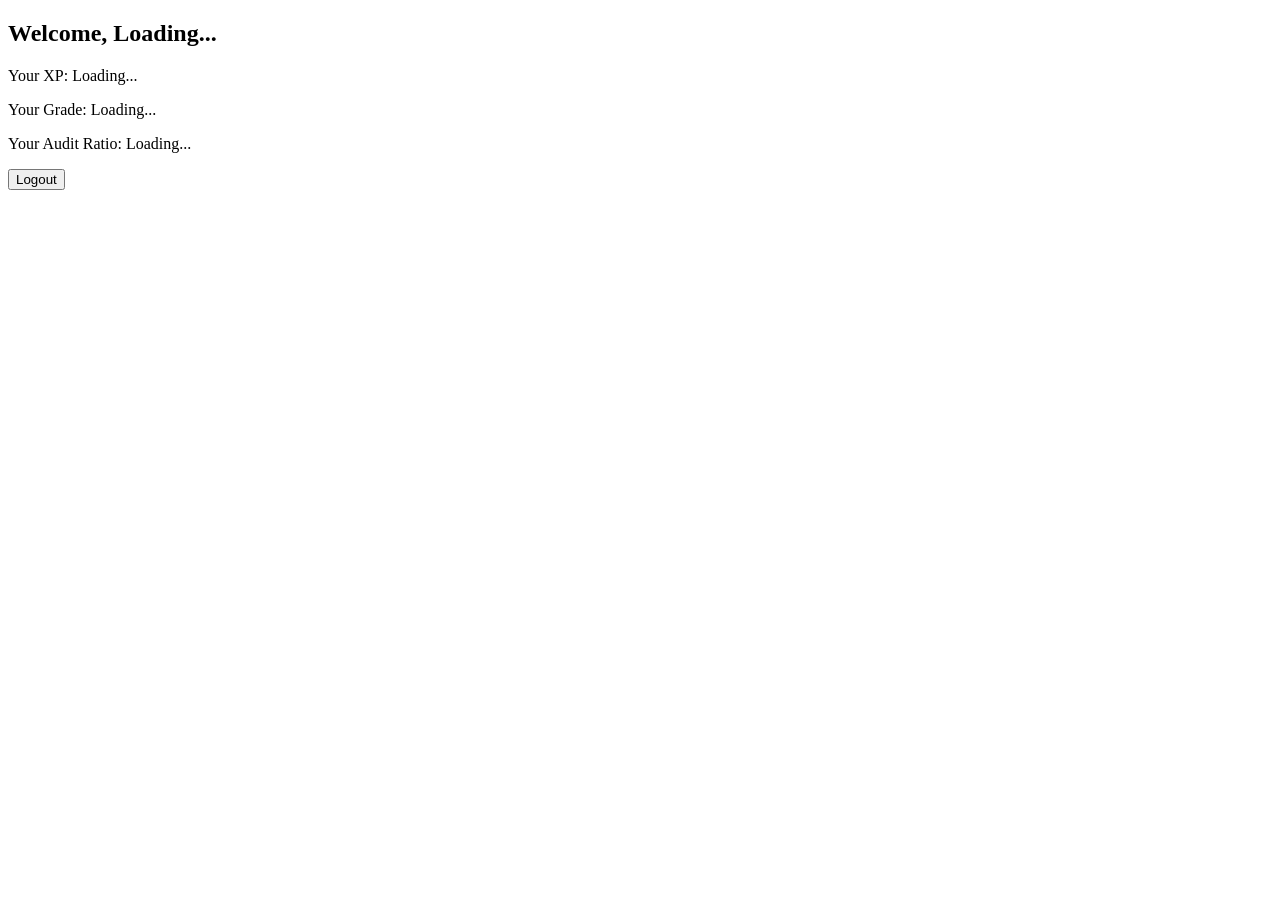
==== graphql-profile/profile.html @ 3e2909c6 "build the profile and implemented the auth and the graphql request" ====
<!DOCTYPE html>
<html lang="en">
<head>
    <meta charset="UTF-8">
    <meta name="viewport" content="width=device-width, initial-scale=1.0">
    <title>Document</title>
</head>
<body>
    <h2 id="welcome-message">Welcome, Loading...</h2>
    <p id="xp-message">Your XP: Loading...</p>
    <p id="grade-message">Your Grade: Loading...</p>
    <p id="audit-message">Your Audit Ratio: Loading...</p>
    <button id="logout-button">Logout</button>
</body>

<script src="js/graphql.js"></script>
<script src="js/profile.js"></script>

</html>
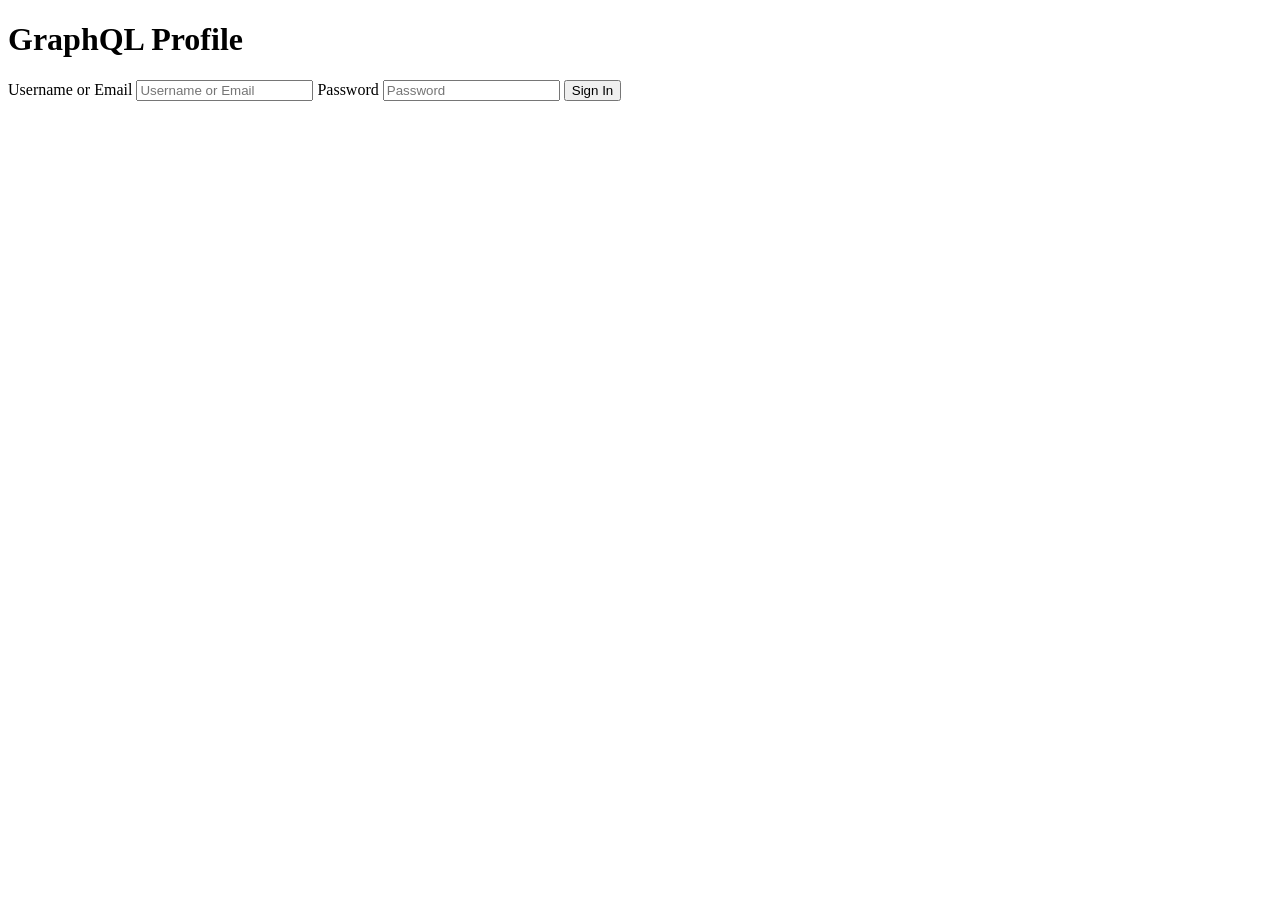
==== commit 94b8e65d: "xp graph" ====
--- a/graphql-profile/profile.html
+++ b/graphql-profile/profile.html
@@ -6,14 +6,71 @@
     <title>Document</title>
 </head>
 <body>
-    <h2 id="welcome-message">Welcome, Loading...</h2>
-    <p id="xp-message">Your XP: Loading...</p>
-    <p id="grade-message">Your Grade: Loading...</p>
-    <p id="audit-message">Your Audit Ratio: Loading...</p>
-    <button id="logout-button">Logout</button>
+   <header>
+    <h1>GraphQL Profile</h1>
+    </header>
+
+<main>
+
+    <section class="profile-card">
+
+        <h2 id="welcome-message">Welcome...</h2>
+
+        <p><strong>Login:</strong> <span id="login">Loading...</span></p>
+
+        <p><strong>First Name:</strong> <span id="first-name">Loading...</span></p>
+
+        <p><strong>Last Name:</strong> <span id="last-name">Loading...</span></p>
+
+        <p><strong>Campus:</strong> <span id="campus">Loading...</span></p>
+
+        <p><strong>Audit Ratio:</strong> <span id="audit-ratio">Loading...</span></p>
+
+        <p><strong>Total Up:</strong> <span id="total-up">Loading...</span></p>
+
+        <p><strong>Total Down:</strong> <span id="total-down">Loading...</span></p>
+
+    </section>
+
+    <section>
+        <h2>XP Progress</h2>
+
+        <svg id="xp-graph" width="700" height="300"></svg>
+    </section>
+
+    <section>
+        <h2>Audit Graph</h2>
+
+        <svg id="audit-graph" width="700" height="300"></svg>
+    </section>
+
+    <section>
+        <h2>Projects</h2>
+
+        <table id="projects-table">
+
+            <thead>
+                <tr>
+                    <th>Project</th>
+                    <th>XP</th>
+                    <th>Result</th>
+                </tr>
+            </thead>
+
+            <tbody>
+
+            </tbody>
+
+        </table>
+    </section>
+
+    <button id="logout-btn">Logout</button>
+
+</main>
 </body>
 
 <script src="js/graphql.js"></script>
+<script src="js/graphs.js"></script>
 <script src="js/profile.js"></script>
 
 </html>
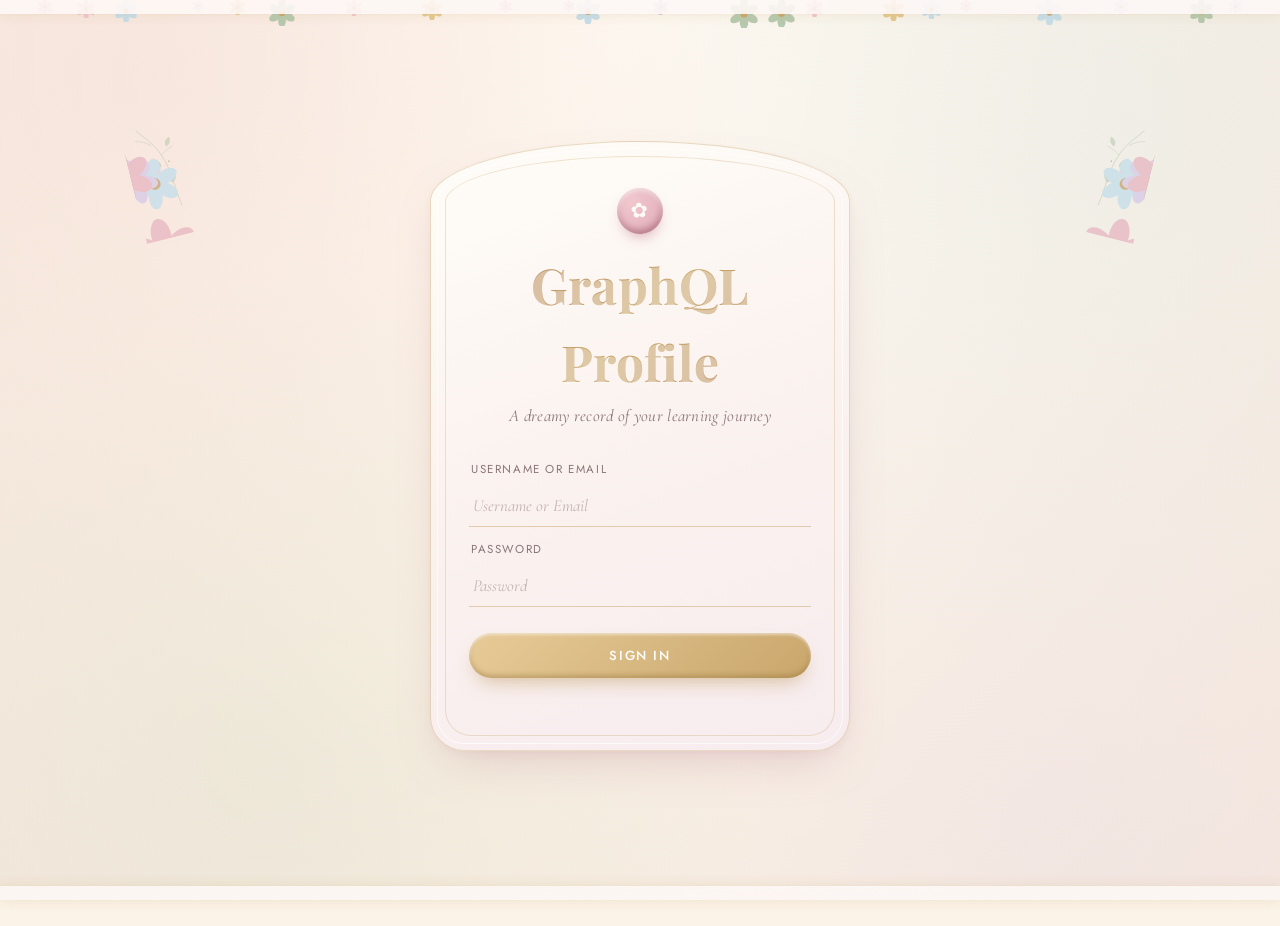
==== commit 24ba3057: "inital ui" ====
--- a/graphql-profile/profile.html
+++ b/graphql-profile/profile.html
@@ -4,47 +4,97 @@
     <meta charset="UTF-8">
     <meta name="viewport" content="width=device-width, initial-scale=1.0">
     <title>Document</title>
+    <link rel="preconnect" href="https://fonts.googleapis.com">
+    <link rel="preconnect" href="https://fonts.gstatic.com" crossorigin>
+    <link href="https://fonts.googleapis.com/css2?family=Playfair+Display:ital,wght@0,400;0,600;0,700;0,900;1,600&family=Cormorant+Garamond:ital,wght@0,400;0,500;0,600;1,400;1,500&family=Jost:wght@300;400;500;600&display=swap" rel="stylesheet">
+    <link rel="stylesheet" href="css/style.css">
 </head>
 <body>
+  <svg style="position:absolute;width:0;height:0;overflow:hidden" aria-hidden="true">
+    <defs>
+      <symbol id="bloom-unit" viewBox="0 0 40 40">
+        <g>
+          <ellipse cx="20" cy="8" rx="6" ry="10"/>
+          <ellipse cx="20" cy="8" rx="6" ry="10" transform="rotate(60 20 20)"/>
+          <ellipse cx="20" cy="8" rx="6" ry="10" transform="rotate(120 20 20)"/>
+          <ellipse cx="20" cy="8" rx="6" ry="10" transform="rotate(180 20 20)"/>
+          <ellipse cx="20" cy="8" rx="6" ry="10" transform="rotate(240 20 20)"/>
+          <ellipse cx="20" cy="8" rx="6" ry="10" transform="rotate(300 20 20)"/>
+        </g>
+        <circle cx="20" cy="20" r="5" fill="var(--gold)"/>
+      </symbol>
+    </defs>
+  </svg>
+
+  <div class="botanical-decor" aria-hidden="true">
+    <svg class="falling-flower" style="--x:3%; --size:14px; --duration:12s; --delay:-2s" viewBox="0 0 40 40"><use href="#bloom-unit" fill="var(--dusty-pink)"/></svg>
+    <svg class="falling-flower" style="--x:9%; --size:22px; --duration:16s; --delay:-7s" viewBox="0 0 40 40"><use href="#bloom-unit" fill="var(--baby-blue)"/></svg>
+    <svg class="falling-flower" style="--x:15%; --size:12px; --duration:10s; --delay:-1s" viewBox="0 0 40 40"><use href="#bloom-unit" fill="var(--lavender)"/></svg>
+    <svg class="falling-flower" style="--x:21%; --size:26px; --duration:18s; --delay:-11s" viewBox="0 0 40 40"><use href="#bloom-unit" fill="var(--sage)"/></svg>
+    <svg class="falling-flower" style="--x:27%; --size:16px; --duration:13s; --delay:-4s" viewBox="0 0 40 40"><use href="#bloom-unit" fill="var(--blush-rose)"/></svg>
+    <svg class="falling-flower" style="--x:33%; --size:20px; --duration:15s; --delay:-9s" viewBox="0 0 40 40"><use href="#bloom-unit" fill="var(--gold-light)"/></svg>
+    <svg class="falling-flower" style="--x:39%; --size:13px; --duration:11s; --delay:-3s" viewBox="0 0 40 40"><use href="#bloom-unit" fill="var(--dusty-pink)"/></svg>
+    <svg class="falling-flower" style="--x:45%; --size:24px; --duration:17s; --delay:-6s" viewBox="0 0 40 40"><use href="#bloom-unit" fill="var(--baby-blue)"/></svg>
+    <svg class="falling-flower" style="--x:51%; --size:15px; --duration:9s; --delay:-2s" viewBox="0 0 40 40"><use href="#bloom-unit" fill="var(--lavender)"/></svg>
+    <svg class="falling-flower" style="--x:57%; --size:28px; --duration:19s; --delay:-13s" viewBox="0 0 40 40"><use href="#bloom-unit" fill="var(--sage)"/></svg>
+    <svg class="falling-flower" style="--x:63%; --size:17px; --duration:12s; --delay:-5s" viewBox="0 0 40 40"><use href="#bloom-unit" fill="var(--blush-rose)"/></svg>
+    <svg class="falling-flower" style="--x:69%; --size:21px; --duration:14s; --delay:-8s" viewBox="0 0 40 40"><use href="#bloom-unit" fill="var(--gold-light)"/></svg>
+    <svg class="falling-flower" style="--x:75%; --size:12px; --duration:10s; --delay:-1s" viewBox="0 0 40 40"><use href="#bloom-unit" fill="var(--dusty-pink)"/></svg>
+    <svg class="falling-flower" style="--x:81%; --size:25px; --duration:16s; --delay:-10s" viewBox="0 0 40 40"><use href="#bloom-unit" fill="var(--baby-blue)"/></svg>
+    <svg class="falling-flower" style="--x:87%; --size:14px; --duration:11s; --delay:-3s" viewBox="0 0 40 40"><use href="#bloom-unit" fill="var(--lavender)"/></svg>
+    <svg class="falling-flower" style="--x:93%; --size:23px; --duration:18s; --delay:-12s" viewBox="0 0 40 40"><use href="#bloom-unit" fill="var(--sage)"/></svg>
+    <svg class="falling-flower" style="--x:6%; --size:18px; --duration:13s; --delay:-6s" viewBox="0 0 40 40"><use href="#bloom-unit" fill="var(--blush-rose)"/></svg>
+    <svg class="falling-flower" style="--x:18%; --size:15px; --duration:9s; --delay:-2s" viewBox="0 0 40 40"><use href="#bloom-unit" fill="var(--gold-light)"/></svg>
+    <svg class="falling-flower" style="--x:44%; --size:12px; --duration:10s; --delay:-4s" viewBox="0 0 40 40"><use href="#bloom-unit" fill="var(--dusty-pink)"/></svg>
+    <svg class="falling-flower" style="--x:72%; --size:19px; --duration:15s; --delay:-7s" viewBox="0 0 40 40"><use href="#bloom-unit" fill="var(--baby-blue)"/></svg>
+    <svg class="falling-flower" style="--x:96%; --size:13px; --duration:11s; --delay:-5s" viewBox="0 0 40 40"><use href="#bloom-unit" fill="var(--lavender)"/></svg>
+    <svg class="falling-flower" style="--x:60%; --size:27px; --duration:20s; --delay:-14s" viewBox="0 0 40 40"><use href="#bloom-unit" fill="var(--sage)"/></svg>
+  </div>
+
+  <div class="page">
    <header>
+    <div class="seal-small" aria-hidden="true">❦</div>
     <h1>GraphQL Profile</h1>
+    <p class="tagline">Your enchanted learning archive</p>
     </header>
 
 <main>
 
-    <section class="profile-card">
+    <section class="profile-card featured">
 
         <h2 id="welcome-message">Welcome...</h2>
-
-        <p><strong>Login:</strong> <span id="login">Loading...</span></p>
-
-        <p><strong>First Name:</strong> <span id="first-name">Loading...</span></p>
-
-        <p><strong>Last Name:</strong> <span id="last-name">Loading...</span></p>
-
-        <p><strong>Campus:</strong> <span id="campus">Loading...</span></p>
-
-        <p><strong>Audit Ratio:</strong> <span id="audit-ratio">Loading...</span></p>
-
-        <p><strong>Total Up:</strong> <span id="total-up">Loading...</span></p>
-
-        <p><strong>Total Down:</strong> <span id="total-down">Loading...</span></p>
+        <div class="badges-row">
+            <div class="cohort-badge">COHORT4-SP7&8</div>
+            <p class="campus-line"><strong>Campus</strong> <span id="campus" class="campus-badge">Loading...</span></p>
+        </div>
 
     </section>
 
-    <section>
-        <h2>XP Progress</h2>
+    <div class="card-row">
+        <section class="graph-block">
+        <h2>Audit Ratio</h2>
+        <svg id="audit-graph" width="700" height="200" viewBox="0 0 700 200"></svg>
+        </section>
 
-        <svg id="xp-graph" width="700" height="300"></svg>
-    </section>
+        <section class="graph-block">
+        <h2>Auditor Activity</h2>
+        <svg id="auditor-activity" width="700" height="200" viewBox="0 0 700 200"></svg>
+        </section>
+    </div>
 
-    <section>
-        <h2>Audit Graph</h2>
+    <div class="card-row">
+        <section class="graph-block">
+            <h2>XP Progress</h2>
+            <svg id="xp-graph" width="700" height="300" viewBox="0 0 700 300"></svg>
+        </section>
 
-        <svg id="audit-graph" width="700" height="300"></svg>
-    </section>
+        <section class="graph-block">
+            <h2>Recent XP Activity</h2>
+            <svg id="recent-xp-graph" width="700" height="250" viewBox="0 0 700 250"></svg>
+        </section>
+    </div>
 
-    <section>
+    <!-- <section>
         <h2>Projects</h2>
 
         <table id="projects-table">
@@ -62,11 +112,12 @@
             </tbody>
 
         </table>
-    </section>
+    </section> -->
 
-    <button id="logout-btn">Logout</button>
+    <button id="logout-btn" class="btn btn-ghost">Logout</button>
 
 </main>
+  </div>
 </body>
 
 <script src="js/graphql.js"></script>
--- a/graphql-profile/css/style.css
+++ b/graphql-profile/css/style.css
@@ -0,0 +1,586 @@
+
+/* =====================================================
+   Pastel Victorian Greenhouse — variables & reset
+   ===================================================== */
+:root {
+  --cream: #fbf3e7;
+  --ivory: #fffbf4;
+  --pearl: #fdf8f5;
+  --dusty-pink: #e7b8c2;
+  --blush-rose: #f1c7ce;
+  --baby-blue: #c6deea;
+  --powder-blue: #d7e6ee;
+  --sage: #b7c9ae;
+  --lavender: #d8cbe6;
+  --gold: #c9a66b;
+  --gold-light: #e4c98f;
+  --ink: #5b4a4f;
+  --ink-soft: #8a757a;
+
+  --gradient-card: linear-gradient(160deg, #fffdf9 0%, #fbf3ef 45%, #f7ecef 100%);
+  --gradient-gold: linear-gradient(135deg, #e7cb98, #c9a66b);
+  --gradient-rose: linear-gradient(135deg, #f1c7ce 0%, #e7b8c2 100%);
+  --gradient-glass: linear-gradient(120deg, rgba(255,255,255,.55), rgba(214,230,238,.25) 40%, rgba(241,199,206,.25) 70%, rgba(255,255,255,.5));
+
+  --shadow-soft: 0 22px 48px -18px rgba(180, 120, 140, 0.35), 0 4px 14px -6px rgba(180, 120, 140, 0.18);
+  --shadow-lift: 0 30px 60px -20px rgba(180, 120, 140, 0.45);
+
+  --radius-lg: 34px;
+  --radius-md: 20px;
+  --radius-sm: 12px;
+
+  --font-head: 'Playfair Display', 'Times New Roman', serif;
+  --font-serif: 'Cormorant Garamond', 'Georgia', serif;
+  --font-sans: 'Jost', 'Segoe UI', sans-serif;
+}
+
+* { box-sizing: border-box; }
+
+html { scroll-behavior: smooth; }
+
+body {
+  margin: 0;
+  min-height: 100vh;
+  font-family: var(--font-serif);
+  font-size: 18px;
+  color: var(--ink);
+  background-color: var(--cream);
+  background-image:
+    radial-gradient(circle at 12% 8%, rgba(231, 184, 194, 0.20) 0, transparent 45%),
+    radial-gradient(circle at 88% 14%, rgba(198, 222, 234, 0.22) 0, transparent 42%),
+    radial-gradient(circle at 20% 85%, rgba(183, 201, 174, 0.18) 0, transparent 40%),
+    radial-gradient(circle at 82% 90%, rgba(216, 203, 230, 0.20) 0, transparent 42%),
+    radial-gradient(ellipse at 50% 0%, #fffaf1 0%, #fbf1e4 60%, #f6e9de 100%);
+  background-attachment: fixed;
+  position: relative;
+  padding: 26px 0 60px;
+  line-height: 1.55;
+  -webkit-font-smoothing: antialiased;
+}
+
+/* lace strip along the very top & bottom of the page */
+body::before,
+body::after {
+  content: "";
+  position: fixed;
+  left: 0;
+  right: 0;
+  height: 14px;
+  z-index: 50;
+  pointer-events: none;
+  background-color: var(--pearl);
+  background-image: radial-gradient(circle at 10px 0, transparent 9px, var(--pearl) 10px);
+  background-size: 20px 14px;
+  opacity: .9;
+  box-shadow: 0 0 12px rgba(201, 166, 107, .25);
+}
+body::before { top: 0; }
+body::after  { bottom: 0; transform: scaleY(-1); }
+
+::selection { background: var(--lavender); color: var(--ink); }
+
+::-webkit-scrollbar { width: 12px; }
+::-webkit-scrollbar-track { background: var(--cream); }
+::-webkit-scrollbar-thumb {
+  background: var(--gradient-rose);
+  border-radius: 20px;
+  border: 3px solid var(--cream);
+}
+
+/* =====================================================
+   Layout shells
+   ===================================================== */
+.page {
+  max-width: 1600px;
+  width: 100%;
+  margin: 0 auto;
+  padding: 0 clamp(20px, 4vw, 64px);
+  position: relative;
+  z-index: 1;
+}
+
+main { display: flex; flex-direction: column; gap: 42px; padding-top: 12px; }
+
+/* =====================================================
+   Botanical corner decorations
+   ===================================================== */
+.botanical-decor {
+  position: fixed;
+  inset: 0;
+  z-index: 0;
+  overflow: hidden;
+  pointer-events: none;
+}
+
+.falling-flower {
+  position: absolute;
+  top: 0;
+  left: var(--x);
+  width: var(--size);
+  height: var(--size);
+  animation: fall var(--duration) linear infinite;
+  animation-delay: var(--delay);
+}
+
+@keyframes fall {
+  0%   { transform: translateY(-10vh) rotate(0deg); opacity: 0; }
+  8%   { opacity: .65; }
+  92%  { opacity: .65; }
+  100% { transform: translateY(110vh) rotate(360deg); opacity: 0; }
+}
+
+.sprig {
+  position: absolute;
+  top: 10%;
+  width: clamp(30px, 4vw, 52px);
+  opacity: .8;
+  animation: floatDrift 7s ease-in-out infinite;
+}
+.sprig--left  { left: 10%; transform: rotate(-14deg) scaleX(-1); animation-delay: .8s; }
+.sprig--right { right: 10%; transform: rotate(14deg); animation-delay: 2.4s; }
+
+@keyframes floatDrift {
+  0%, 100% { translate: 0 0; rotate: -3deg; scale: 1; }
+  50%      { translate: 0 -16px; rotate: 3deg; scale: 1.05; }
+}
+
+@media (max-width: 640px) {
+  .sprig { display: none; }
+}
+
+/* =====================================================
+   Headings, dividers & flourishes
+   ===================================================== */
+header { text-align: center; padding: 28px 10px 20px; position: relative; }
+
+h1 {
+  font-family: var(--font-head);
+  font-weight: 700;
+  font-size: clamp(2.2rem, 5vw, 3.1rem);
+  letter-spacing: .5px;
+  margin: 6px 0 4px;
+  background: linear-gradient(135deg, #b98a63, var(--gold), #b98a63);
+  -webkit-background-clip: text;
+  background-clip: text;
+  color: transparent;
+  text-shadow: 0 1px 0 rgba(255,255,255,.4);
+}
+
+.tagline {
+  font-family: var(--font-serif);
+  font-style: italic;
+  color: var(--ink-soft);
+  font-size: 1.05rem;
+  letter-spacing: .3px;
+  margin: 0 0 10px;
+}
+
+header::after {
+  content: "❦";
+  display: block;
+  margin: 14px auto 0;
+  width: fit-content;
+  color: var(--gold);
+  font-size: 1.1rem;
+  letter-spacing: 14px;
+  padding-left: 14px;
+  position: relative;
+}
+header::before {
+  content: "";
+  display: block;
+  width: 140px;
+  height: 1px;
+  margin: 0 auto;
+  background: linear-gradient(90deg, transparent, var(--gold), transparent);
+}
+
+.seal-small,
+.seal {
+  display: inline-flex;
+  align-items: center;
+  justify-content: center;
+  width: 46px;
+  height: 46px;
+  border-radius: 50%;
+  margin: 0 auto 6px;
+  font-size: 1.3rem;
+  color: var(--ivory);
+  background: radial-gradient(circle at 32% 28%, var(--blush-rose) 0%, var(--dusty-pink) 55%, #cf95a2 100%);
+  box-shadow:
+    inset 0 3px 4px rgba(255,255,255,.5),
+    inset 0 -4px 6px rgba(120, 50, 70, .35),
+    0 8px 14px -6px rgba(180, 90, 110, .5);
+  transform: rotate(-4deg);
+}
+
+h2 {
+  font-family: var(--font-head);
+  font-weight: 600;
+  font-size: 1.7rem;
+  color: #6d4b52;
+  margin: 0 0 18px;
+  display: flex;
+  align-items: center;
+  gap: 12px;
+}
+h2::before {
+  content: "✿";
+  display: inline-flex;
+  align-items: center;
+  justify-content: center;
+  width: 30px;
+  height: 30px;
+  border-radius: 50%;
+  font-size: .85rem;
+  color: #fff;
+  flex-shrink: 0;
+  background: var(--gradient-gold);
+  box-shadow:
+    inset 0 2px 3px rgba(255,255,255,.6),
+    inset 0 -3px 4px rgba(120, 85, 30, .35),
+    0 4px 10px -3px rgba(180, 140, 70, .55);
+}
+h2::after {
+  content: "";
+  flex: 1;
+  height: 1px;
+  background: linear-gradient(90deg, rgba(201,166,107,.55), transparent);
+}
+
+/* =====================================================
+   Cards
+   ===================================================== */
+.card-row {
+  display: grid;
+  grid-template-columns: 1fr 1fr;
+  gap: 42px;
+}
+
+/* only the welcome section is an outer card — graph sections stay plain,
+   the svg itself is styled as the card (see "Framed graphs" below) */
+.profile-card {
+  position: relative;
+  border-radius: var(--radius-lg) var(--radius-lg) var(--radius-md) var(--radius-md);
+  padding: 44px 48px 40px;
+  box-shadow: var(--shadow-soft);
+  border: 1px solid rgba(201, 166, 107, .35);
+  outline: 1px solid rgba(255, 255, 255, .6);
+  outline-offset: -6px;
+  animation: riseIn .6s ease both;
+  background: var(--gradient-card);
+  transition: box-shadow .35s ease, transform .35s ease;
+}
+
+/* opposite-corner rococo brackets */
+.profile-card::after {
+  content: "";
+  position: absolute;
+  top: 10px; left: 10px;
+  width: 34px; height: 34px;
+  border-top: 2px solid var(--gold);
+  border-left: 2px solid var(--gold);
+  border-radius: 10px 0 0 0;
+  opacity: .65;
+  pointer-events: none;
+}
+.profile-card::before {
+  content: "";
+  position: absolute;
+  bottom: 10px; right: 10px;
+  width: 34px; height: 34px;
+  border-bottom: 2px solid var(--gold);
+  border-right: 2px solid var(--gold);
+  border-radius: 0 0 10px 0;
+  opacity: .65;
+  pointer-events: none;
+}
+
+.profile-card:hover { box-shadow: var(--shadow-lift); }
+
+.featured {
+  background:
+    radial-gradient(circle at 85% -10%, rgba(216, 203, 230, .35), transparent 55%),
+    var(--gradient-card);
+}
+
+.graph-block { animation: riseIn .6s ease both; }
+.card-row > .graph-block:nth-child(2) { animation-delay: .08s; }
+
+@media (max-width: 720px) {
+  .card-row { grid-template-columns: 1fr; }
+}
+
+@keyframes riseIn {
+  from { opacity: 0; transform: translateY(14px); }
+  to   { opacity: 1; transform: translateY(0); }
+}
+
+.badges-row {
+  display: flex;
+  align-items: center;
+  flex-wrap: wrap;
+  gap: 16px;
+  margin: 4px 0 6px;
+}
+
+/* wax-seal cohort badge */
+.cohort-badge {
+  display: inline-flex;
+  align-items: center;
+  gap: 6px;
+  font-family: var(--font-sans);
+  font-size: .72rem;
+  font-weight: 500;
+  letter-spacing: 1.4px;
+  color: #fff;
+  padding: 7px 16px;
+  border-radius: 999px;
+  background: var(--gradient-rose);
+  box-shadow:
+    inset 0 2px 3px rgba(255,255,255,.5),
+    inset 0 -3px 5px rgba(140, 60, 80, .35),
+    0 6px 14px -6px rgba(190, 100, 120, .6);
+  transform: rotate(-1.5deg);
+}
+
+.campus-line {
+  margin: 0;
+  color: var(--ink-soft);
+  display: flex;
+  align-items: center;
+  gap: 10px;
+}
+.profile-card strong {
+  font-family: var(--font-sans);
+  font-size: .78rem;
+  font-weight: 500;
+  letter-spacing: 1.4px;
+  text-transform: uppercase;
+  color: var(--ink-soft);
+}
+
+.campus-badge {
+  display: inline-flex;
+  align-items: center;
+  gap: 6px;
+  font-family: var(--font-sans);
+  font-size: .72rem;
+  font-weight: 500;
+  letter-spacing: 1.4px;
+  text-transform: uppercase;
+  color: #3f5464;
+  padding: 7px 16px;
+  border-radius: 999px;
+  background: linear-gradient(135deg, var(--powder-blue), var(--baby-blue));
+  box-shadow:
+    inset 0 2px 3px rgba(255,255,255,.6),
+    inset 0 -3px 5px rgba(80, 110, 130, .25),
+    0 6px 14px -6px rgba(120, 150, 170, .55);
+  transform: rotate(1.2deg);
+}
+
+/* =====================================================
+   Stained-glass framed graphs (scoped to the real charts only —
+   not the decorative botanical svgs, which stay unframed)
+   ===================================================== */
+main svg {
+  display: block;
+  width: 100%;
+  height: auto;
+  max-width: 100%;
+  margin-top: 6px;
+  border-radius: 26px 26px 14px 14px;
+  background: var(--cream);
+  border: 3px double var(--gold);
+  box-shadow:
+    inset 0 0 0 6px rgba(255,255,255,.55),
+    inset 0 10px 30px rgba(255,255,255,.4),
+    var(--shadow-soft);
+  padding: 14px;
+  transition: box-shadow .35s ease;
+}
+main svg:hover { box-shadow: inset 0 0 0 6px rgba(255,255,255,.55), inset 0 10px 30px rgba(255,255,255,.4), var(--shadow-lift); }
+
+svg text {
+  fill: #6d5157 !important;
+  font-family: var(--font-serif) !important;
+}
+
+/* xp-graph */
+#xp-graph line[stroke="black"] { stroke: rgba(107, 78, 87, .35) !important; stroke-width: 1.4; }
+#xp-graph path[stroke="blue"]  { stroke: var(--gold) !important; stroke-width: 2.6; }
+#xp-graph circle[fill="red"]   { fill: var(--dusty-pink) !important; stroke: #fff; stroke-width: 1.5; }
+
+/* recent-xp-graph */
+#recent-xp-graph rect[fill="purple"] { fill: var(--lavender) !important; }
+
+/* audit-graph */
+#audit-graph rect[fill="#00d4aa"] { fill: var(--sage) !important; }
+#audit-graph rect[fill="#cccccc"] { fill: var(--powder-blue) !important; }
+#audit-graph text[fill="#00d4aa"] { fill: #6f8a66 !important; font-weight: 600; }
+
+/* =====================================================
+   Buttons
+   ===================================================== */
+.btn,
+button {
+  font-family: var(--font-sans);
+  font-size: .82rem;
+  font-weight: 500;
+  letter-spacing: 1.6px;
+  text-transform: uppercase;
+  color: #fff;
+  border: none;
+  cursor: pointer;
+  padding: 13px 30px;
+  border-radius: 999px;
+  background: var(--gradient-gold);
+  box-shadow:
+    inset 0 2px 3px rgba(255,255,255,.5),
+    inset 0 -3px 5px rgba(120, 85, 30, .3),
+    0 10px 20px -8px rgba(180, 140, 70, .55);
+  transition: transform .25s ease, box-shadow .25s ease;
+}
+.btn:hover,
+button:hover {
+  transform: translateY(-2px);
+  box-shadow:
+    inset 0 2px 3px rgba(255,255,255,.5),
+    inset 0 -3px 5px rgba(120, 85, 30, .3),
+    0 16px 26px -10px rgba(180, 140, 70, .65);
+}
+.btn:active, button:active { transform: translateY(0); }
+
+.btn-ghost {
+  align-self: center;
+  margin: 6px auto 0;
+  background: transparent;
+  color: var(--gold);
+  border: 1.5px solid var(--gold);
+  box-shadow: none;
+}
+.btn-ghost:hover {
+  background: var(--gradient-gold);
+  color: #fff;
+}
+
+main > .btn { display: block; }
+
+/* =====================================================
+   Auth page (index.html)
+   ===================================================== */
+.auth-page {
+  min-height: calc(100vh - 60px);
+  display: flex;
+  align-items: center;
+  justify-content: center;
+}
+
+.auth-card {
+  position: relative;
+  width: 100%;
+  max-width: 420px;
+  text-align: center;
+  padding: 46px 38px 40px;
+  background: var(--gradient-card);
+  border-radius: 50% 50% var(--radius-lg) var(--radius-lg) / 60px 60px var(--radius-lg) var(--radius-lg);
+  border: 1px solid rgba(201, 166, 107, .4);
+  outline: 1px solid rgba(255,255,255,.7);
+  outline-offset: -8px;
+  box-shadow: var(--shadow-soft);
+  animation: riseIn .7s ease both;
+}
+.auth-card::before {
+  content: "";
+  position: absolute;
+  inset: 14px;
+  border: 1px solid rgba(201, 166, 107, .3);
+  border-radius: 50% 50% 26px 26px / 46px 46px 26px 26px;
+  pointer-events: none;
+}
+
+.auth-form {
+  display: flex;
+  flex-direction: column;
+  margin-top: 18px;
+}
+
+.auth-form label {
+  font-family: var(--font-sans);
+  font-size: .72rem;
+  letter-spacing: 1.6px;
+  text-transform: uppercase;
+  color: var(--ink-soft);
+  text-align: left;
+  margin: 14px 2px 6px;
+}
+
+.auth-form input {
+  font-family: var(--font-serif);
+  font-size: 1.05rem;
+  font-style: italic;
+  color: var(--ink);
+  padding: 10px 4px;
+  background: transparent;
+  border: none;
+  border-bottom: 1.5px solid rgba(201, 166, 107, .5);
+  outline: none;
+  transition: border-color .25s ease, box-shadow .25s ease;
+}
+.auth-form input::placeholder { color: #b6a2a5; opacity: .8; }
+.auth-form input:focus {
+  border-bottom-color: var(--dusty-pink);
+  box-shadow: 0 6px 10px -8px rgba(231, 184, 194, .8);
+}
+
+.auth-form .btn { margin-top: 26px; }
+
+#error-message {
+  min-height: 1.2em;
+  margin: 14px 0 0;
+  font-family: var(--font-serif);
+  font-style: italic;
+  font-size: .95rem;
+  color: #b85f6e;
+}
+
+/* =====================================================
+   Table (kept ready for when #projects-table is enabled)
+   ===================================================== */
+table {
+  width: 100%;
+  border-collapse: separate;
+  border-spacing: 0;
+  border-radius: var(--radius-sm);
+  overflow: hidden;
+  box-shadow: var(--shadow-soft);
+}
+thead th {
+  font-family: var(--font-sans);
+  font-size: .72rem;
+  letter-spacing: 1.4px;
+  text-transform: uppercase;
+  color: #fff;
+  background: var(--gradient-rose);
+  padding: 14px 16px;
+  text-align: left;
+}
+tbody td {
+  padding: 12px 16px;
+  border-bottom: 1px solid rgba(201, 166, 107, .2);
+  font-family: var(--font-serif);
+}
+tbody tr:nth-child(odd) { background: rgba(214, 230, 238, .25); }
+tbody tr:nth-child(even) { background: var(--ivory); }
+tbody tr:last-child td { border-bottom: none; }
+
+/* =====================================================
+   Responsive
+   ===================================================== */
+@media (max-width: 600px) {
+  body { padding: 20px 12px 48px; font-size: 16.5px; }
+  .profile-card, .ornate-card { padding: 26px 20px 22px; }
+  .auth-card { padding: 38px 24px 32px; }
+  h1 { font-size: 2rem; }
+}
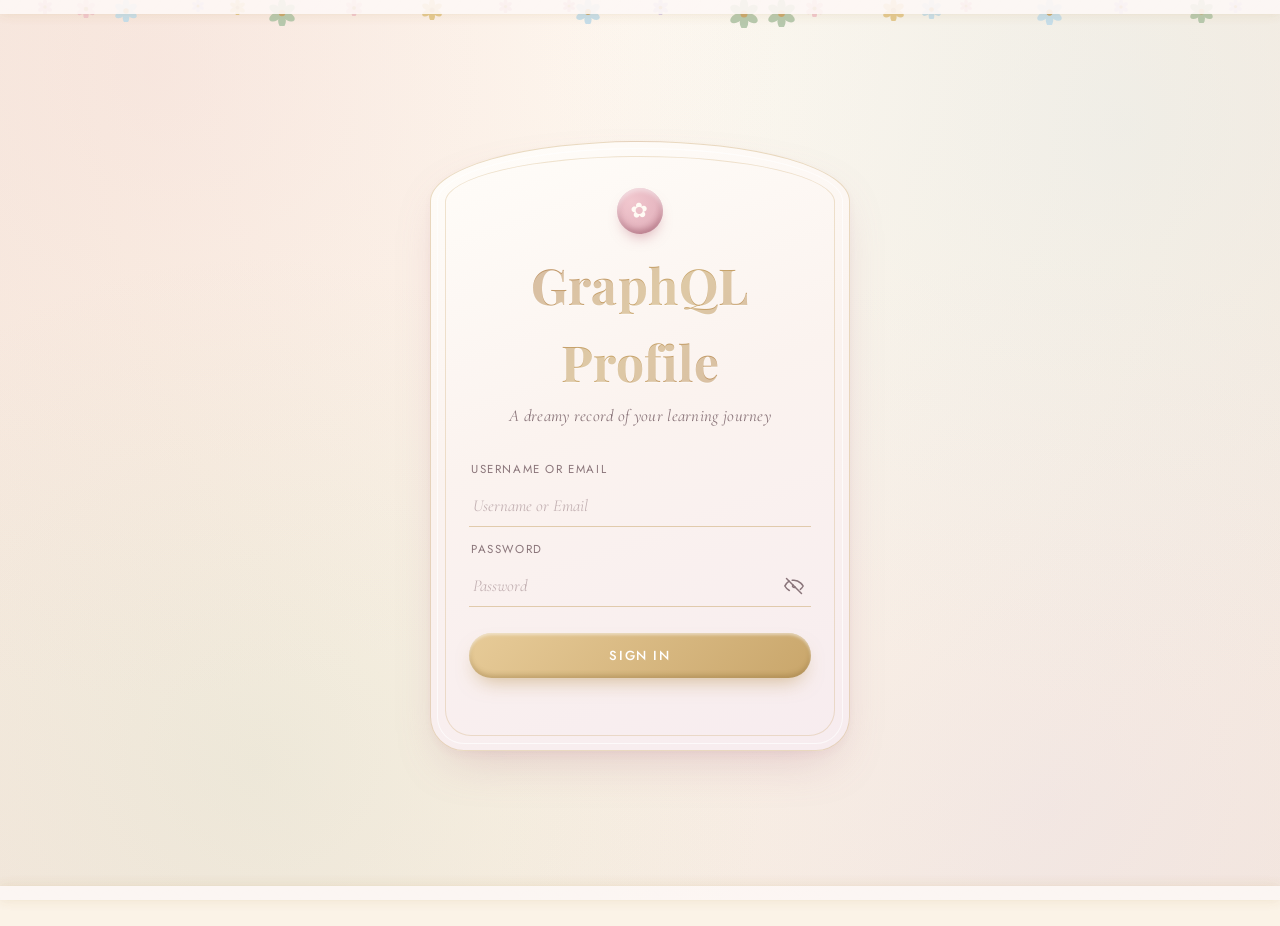
==== commit 61585f19: "minor fixes" ====
--- a/graphql-profile/profile.html
+++ b/graphql-profile/profile.html
@@ -51,11 +51,13 @@
     <svg class="falling-flower" style="--x:60%; --size:27px; --duration:20s; --delay:-14s" viewBox="0 0 40 40"><use href="#bloom-unit" fill="var(--sage)"/></svg>
   </div>
 
+  <div id="chart-tooltip" class="chart-tooltip" aria-hidden="true"></div>
+
   <div class="page">
    <header>
     <div class="seal-small" aria-hidden="true">❦</div>
     <h1>GraphQL Profile</h1>
-    <p class="tagline">Your enchanted learning archive</p>
+    <!-- <p class="tagline">Your enchanted learning archive</p> -->
     </header>
 
 <main>
--- a/graphql-profile/css/style.css
+++ b/graphql-profile/css/style.css
@@ -129,25 +129,6 @@
   100% { transform: translateY(110vh) rotate(360deg); opacity: 0; }
 }
 
-.sprig {
-  position: absolute;
-  top: 10%;
-  width: clamp(30px, 4vw, 52px);
-  opacity: .8;
-  animation: floatDrift 7s ease-in-out infinite;
-}
-.sprig--left  { left: 10%; transform: rotate(-14deg) scaleX(-1); animation-delay: .8s; }
-.sprig--right { right: 10%; transform: rotate(14deg); animation-delay: 2.4s; }
-
-@keyframes floatDrift {
-  0%, 100% { translate: 0 0; rotate: -3deg; scale: 1; }
-  50%      { translate: 0 -16px; rotate: 3deg; scale: 1.05; }
-}
-
-@media (max-width: 640px) {
-  .sprig { display: none; }
-}
-
 /* =====================================================
    Headings, dividers & flourishes
    ===================================================== */
@@ -304,7 +285,11 @@
     var(--gradient-card);
 }
 
-.graph-block { animation: riseIn .6s ease both; }
+.graph-block {
+  display: flex;
+  flex-direction: column;
+  animation: riseIn .6s ease both;
+}
 .card-row > .graph-block:nth-child(2) { animation-delay: .08s; }
 
 @media (max-width: 720px) {
@@ -341,7 +326,6 @@
     inset 0 2px 3px rgba(255,255,255,.5),
     inset 0 -3px 5px rgba(140, 60, 80, .35),
     0 6px 14px -6px rgba(190, 100, 120, .6);
-  transform: rotate(-1.5deg);
 }
 
 .campus-line {
@@ -387,7 +371,8 @@
 main svg {
   display: block;
   width: 100%;
-  height: auto;
+  flex: 1;
+  min-height: clamp(200px, 26vw, 320px);
   max-width: 100%;
   margin-top: 6px;
   border-radius: 26px 26px 14px 14px;
@@ -408,17 +393,87 @@
 }
 
 /* xp-graph */
-#xp-graph line[stroke="black"] { stroke: rgba(107, 78, 87, .35) !important; stroke-width: 1.4; }
-#xp-graph path[stroke="blue"]  { stroke: var(--gold) !important; stroke-width: 2.6; }
-#xp-graph circle[fill="red"]   { fill: var(--dusty-pink) !important; stroke: #fff; stroke-width: 1.5; }
+#xp-graph circle {
+  cursor: pointer;
+  transform-box: fill-box;
+  transform-origin: center;
+  transition: transform .18s ease, filter .18s ease;
+}
+#xp-graph circle:hover {
+  transform: scale(1.7);
+  filter: drop-shadow(0 3px 6px rgba(190, 100, 120, .55));
+}
 
 /* recent-xp-graph */
 #recent-xp-graph rect[fill="purple"] { fill: var(--lavender) !important; }
+
+/* custom chart tooltip (replaces the native unstyled <title> tooltip) */
+.chart-tooltip {
+  position: fixed;
+  left: 0;
+  top: 0;
+  z-index: 500;
+  transform: translate(-50%, calc(-100% - 16px));
+  background: var(--pearl);
+  border: 1.5px solid var(--gold);
+  border-radius: 12px;
+  padding: 8px 16px;
+  box-shadow: var(--shadow-soft);
+  text-align: center;
+  white-space: nowrap;
+  pointer-events: none;
+  opacity: 0;
+  transition: opacity .15s ease;
+}
+.chart-tooltip.visible { opacity: 1; }
+.chart-tooltip strong {
+  display: block;
+  font-family: var(--font-head);
+  font-size: 1rem;
+  font-weight: 600;
+  color: #6d4b52;
+}
+.chart-tooltip span {
+  display: block;
+  font-family: var(--font-serif);
+  font-style: italic;
+  font-size: .85rem;
+  color: var(--ink-soft);
+}
+.chart-tooltip::after {
+  content: "";
+  position: absolute;
+  bottom: -6px;
+  left: 50%;
+  transform: translateX(-50%);
+  border: 6px solid transparent;
+  border-top-color: var(--gold);
+  border-bottom: 0;
+}
 
 /* audit-graph */
 #audit-graph rect[fill="#00d4aa"] { fill: var(--sage) !important; }
 #audit-graph rect[fill="#cccccc"] { fill: var(--powder-blue) !important; }
 #audit-graph text[fill="#00d4aa"] { fill: #6f8a66 !important; font-weight: 600; }
+
+/* auditor-activity: copy-code button */
+.copy-btn { cursor: pointer; }
+.copy-btn .copy-hit { cursor: pointer; }
+.copy-btn .icon-copy rect {
+  fill: var(--pearl);
+  stroke: var(--gold);
+  stroke-width: 1.4;
+  transition: stroke .2s ease, fill .2s ease;
+}
+.copy-btn:hover .icon-copy rect { stroke: var(--dusty-pink); fill: #fff; }
+.copy-btn .icon-copy { transition: opacity .2s ease; }
+.copy-btn .icon-check {
+  stroke: var(--sage);
+  opacity: 0;
+  transition: opacity .2s ease;
+}
+.copy-btn.copied .icon-copy { opacity: 0; }
+.copy-btn.copied .icon-check { opacity: 1; }
 
 /* =====================================================
    Buttons
@@ -534,6 +589,39 @@
   box-shadow: 0 6px 10px -8px rgba(231, 184, 194, .8);
 }
 
+.password-field { position: relative; display: flex; align-items: center; }
+.password-field input { width: 100%; padding-right: 36px; }
+
+.eye-toggle {
+  position: absolute;
+  right: 2px;
+  width: 30px;
+  height: 30px;
+  padding: 0;
+  border: none;
+  border-radius: 50%;
+  background: none;
+  box-shadow: none;
+  text-transform: none;
+  letter-spacing: normal;
+  color: var(--ink-soft);
+  display: flex;
+  align-items: center;
+  justify-content: center;
+  transform: none;
+  transition: color .2s ease, background .2s ease;
+}
+.eye-toggle:hover,
+.eye-toggle:active {
+  background: rgba(231, 184, 194, .18);
+  color: var(--dusty-pink);
+  transform: none;
+  box-shadow: none;
+}
+.eye-toggle .icon-eye { display: none; }
+.eye-toggle.is-visible .icon-eye { display: block; }
+.eye-toggle.is-visible .icon-eye-off { display: none; }
+
 .auth-form .btn { margin-top: 26px; }
 
 #error-message {
